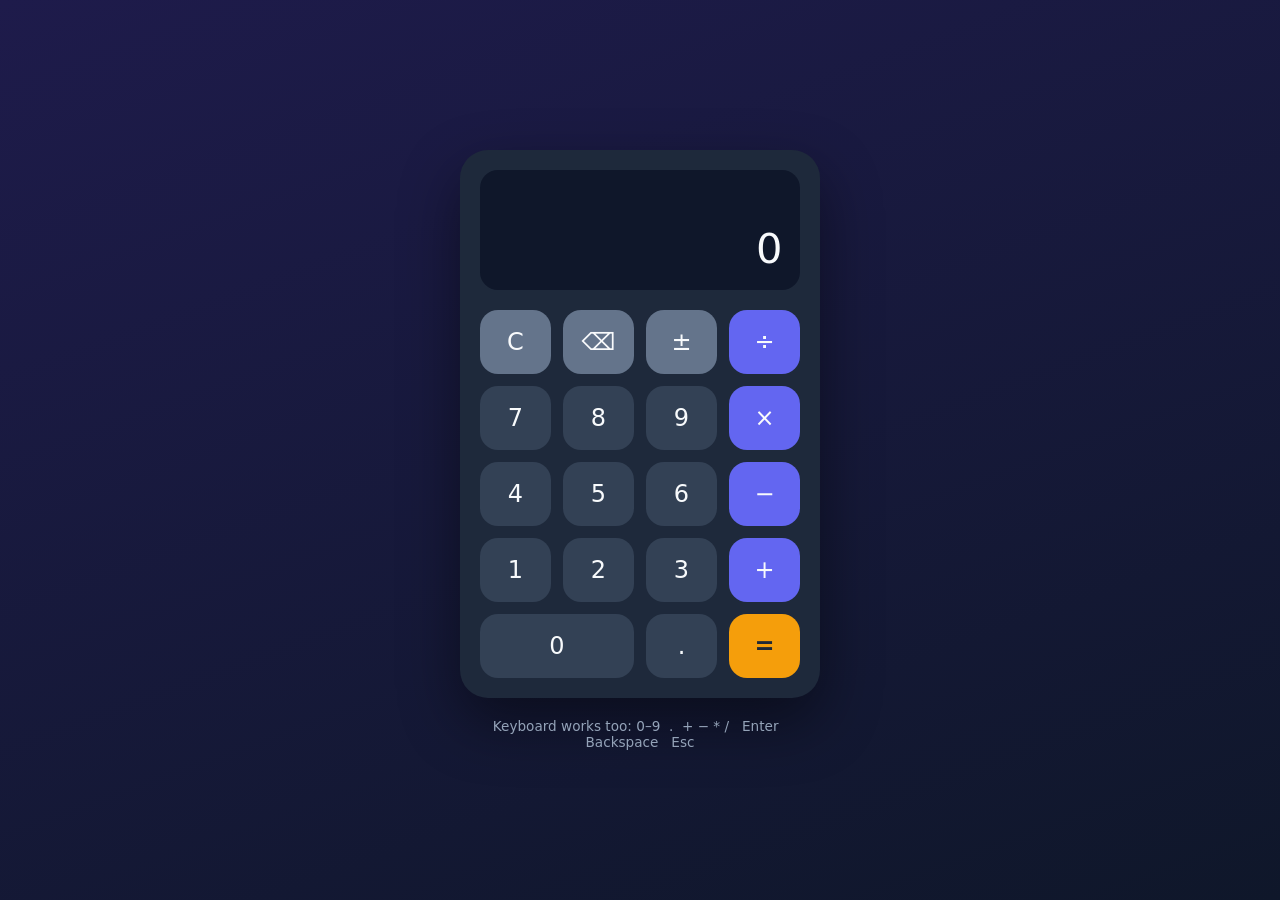
==== WebDev-L2-Calculator/index.html @ e9e9db9c "Add Level 2 Web Development projects for Oasis Infobyte internship - WebDev-L2-Calculator: calculato" ====
<!DOCTYPE html>
<html lang="en">
<head>
  <meta charset="UTF-8">
  <meta name="viewport" content="width=device-width, initial-scale=1.0">
  <meta name="description" content="A browser-based calculator built with HTML, CSS Grid and vanilla JavaScript.">
  <title>Calculator | OIBSIP Web Development</title>
  <link rel="stylesheet" href="style.css">
</head>
<body>
  <main class="calculator" aria-label="Calculator">
    <!-- Display: the top line shows the expression, the bottom line shows the current number or result -->
    <div class="display" role="status" aria-live="polite">
      <div class="expression" id="expression"></div>
      <div class="current" id="current">0</div>
    </div>

    <!-- Buttons: no inline onclick attributes; listeners are attached in script.js -->
    <div class="keys">
      <button type="button" class="key key-fn" data-action="clear" aria-label="Clear">C</button>
      <button type="button" class="key key-fn" data-action="backspace" aria-label="Backspace">&#9003;</button>
      <button type="button" class="key key-fn" data-action="sign" aria-label="Toggle positive or negative">&plusmn;</button>
      <button type="button" class="key key-op" data-operator="÷" aria-label="Divide">&divide;</button>

      <button type="button" class="key" data-digit="7">7</button>
      <button type="button" class="key" data-digit="8">8</button>
      <button type="button" class="key" data-digit="9">9</button>
      <button type="button" class="key key-op" data-operator="×" aria-label="Multiply">&times;</button>

      <button type="button" class="key" data-digit="4">4</button>
      <button type="button" class="key" data-digit="5">5</button>
      <button type="button" class="key" data-digit="6">6</button>
      <button type="button" class="key key-op" data-operator="−" aria-label="Subtract">&minus;</button>

      <button type="button" class="key" data-digit="1">1</button>
      <button type="button" class="key" data-digit="2">2</button>
      <button type="button" class="key" data-digit="3">3</button>
      <button type="button" class="key key-op" data-operator="+" aria-label="Add">+</button>

      <button type="button" class="key key-zero" data-digit="0">0</button>
      <button type="button" class="key" data-action="decimal" aria-label="Decimal point">.</button>
      <button type="button" class="key key-equals" data-action="equals" aria-label="Equals">=</button>
    </div>
  </main>

  <p class="hint">Keyboard works too: 0&ndash;9 &nbsp;.&nbsp; + &minus; * / &nbsp; Enter &nbsp; Backspace &nbsp; Esc</p>

  <script src="script.js"></script>
</body>
</html>
---- WebDev-L2-Calculator/style.css ----
/* ===== Colour palette (change these to re-theme the calculator) ===== */
:root {
  --bg-top: #1e1b4b;
  --bg-bottom: #0f172a;
  --body-bg: #312e81;
  --card: #1e293b;
  --display: #0f172a;
  --text: #f8fafc;
  --text-muted: #94a3b8;
  --key: #334155;
  --key-hover: #475569;
  --key-fn: #64748b;
  --key-fn-hover: #7c8aa0;
  --key-op: #6366f1;
  --key-op-hover: #818cf8;
  --key-equals: #f59e0b;
  --key-equals-hover: #fbbf24;
  --error: #f87171;
  --radius: 18px;
}

*,
*::before,
*::after {
  box-sizing: border-box;
  margin: 0;
  padding: 0;
}

body {
  min-height: 100vh;
  display: flex;
  flex-direction: column;
  align-items: center;
  justify-content: center;
  gap: 1.25rem;
  padding: 1rem;
  font-family: "Segoe UI", system-ui, -apple-system, Roboto, Arial, sans-serif;
  color: var(--text);
  background-color: var(--body-bg);
  background-image: linear-gradient(160deg, var(--bg-top), var(--bg-bottom));
}

/* ===== Calculator card ===== */
.calculator {
  width: 100%;
  max-width: 360px;
  padding: 1.25rem;
  background: var(--card);
  border-radius: 28px;
  box-shadow: 0 24px 60px rgba(0, 0, 0, 0.45);
}

/* ===== Display ===== */
.display {
  display: flex;
  flex-direction: column;
  justify-content: flex-end;
  align-items: flex-end;
  min-height: 120px;
  margin-bottom: 1.25rem;
  padding: 1rem 1.1rem;
  background: var(--display);
  border-radius: var(--radius);
  text-align: right;
  overflow: hidden;
}

.expression {
  min-height: 1.4rem;
  font-size: 1rem;
  color: var(--text-muted);
  word-break: break-all;
}

.current {
  font-size: 2.6rem;
  font-weight: 300;
  line-height: 1.2;
  word-break: break-all;
}

/* Long numbers get a smaller font so they still fit */
.current.small {
  font-size: 1.7rem;
}

.current.error {
  font-size: 1.4rem;
  color: var(--error);
}

/* ===== Buttons laid out with CSS Grid ===== */
.keys {
  display: grid;
  grid-template-columns: repeat(4, 1fr);
  gap: 0.75rem;
}

.key {
  height: 64px;
  border: none;
  border-radius: var(--radius);
  font: inherit;
  font-size: 1.5rem;
  color: var(--text);
  background: var(--key);
  cursor: pointer;
  transition: background-color 0.15s ease, transform 0.08s ease;
  user-select: none;
}

.key:hover {
  background: var(--key-hover);
}

.key:active,
.key.pressed {
  transform: scale(0.94);
}

.key:focus-visible {
  outline: 3px solid var(--key-equals);
  outline-offset: 2px;
}

.key-fn {
  background: var(--key-fn);
}

.key-fn:hover {
  background: var(--key-fn-hover);
}

.key-op {
  background: var(--key-op);
}

.key-op:hover {
  background: var(--key-op-hover);
}

.key-equals {
  background: var(--key-equals);
  color: #1f2937;
  font-weight: 600;
}

.key-equals:hover {
  background: var(--key-equals-hover);
}

/* The 0 button is twice as wide */
.key-zero {
  grid-column: span 2;
}

.hint {
  max-width: 360px;
  font-size: 0.85rem;
  color: var(--text-muted);
  text-align: center;
}

/* ===== Small phones ===== */
@media (max-width: 380px) {
  .calculator {
    padding: 1rem;
    border-radius: 22px;
  }

  .keys {
    gap: 0.6rem;
  }

  .key {
    height: 56px;
    font-size: 1.3rem;
  }

  .current {
    font-size: 2.2rem;
  }
}
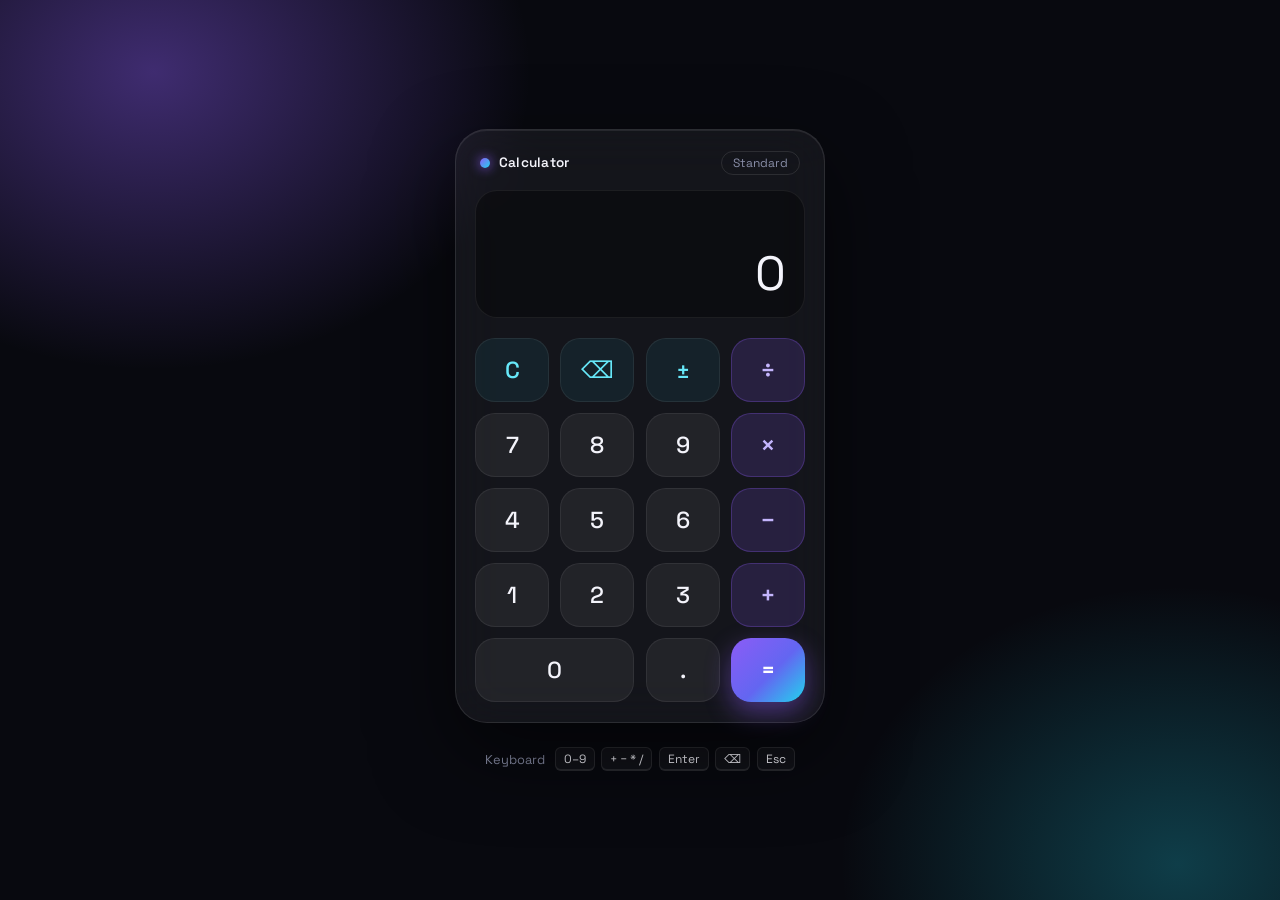
==== commit c0bd68e8: "Redesign projects with a more professional, cohesive look - Calculator: "aurora glass" theme with Sp" ====
--- a/WebDev-L2-Calculator/index.html
+++ b/WebDev-L2-Calculator/index.html
@@ -5,10 +5,19 @@
   <meta name="viewport" content="width=device-width, initial-scale=1.0">
   <meta name="description" content="A browser-based calculator built with HTML, CSS Grid and vanilla JavaScript.">
   <title>Calculator | OIBSIP Web Development</title>
+  <link rel="icon" href="data:image/svg+xml,%3Csvg xmlns='http://www.w3.org/2000/svg' viewBox='0 0 64 64'%3E%3Cdefs%3E%3ClinearGradient id='g' x1='0' y1='0' x2='1' y2='1'%3E%3Cstop offset='0' stop-color='%238b5cf6'/%3E%3Cstop offset='1' stop-color='%2322d3ee'/%3E%3C/linearGradient%3E%3C/defs%3E%3Crect width='64' height='64' rx='16' fill='url(%23g)'/%3E%3Cpath d='M20 26h24M20 38h24' stroke='white' stroke-width='6' stroke-linecap='round'/%3E%3C/svg%3E">
+  <link rel="preconnect" href="https://fonts.googleapis.com">
+  <link rel="preconnect" href="https://fonts.gstatic.com" crossorigin>
+  <link href="https://fonts.googleapis.com/css2?family=Space+Grotesk:wght@400;500;600&display=swap" rel="stylesheet">
   <link rel="stylesheet" href="style.css">
 </head>
 <body>
   <main class="calculator" aria-label="Calculator">
+    <div class="calc-header">
+      <span class="calc-title"><span class="calc-dot" aria-hidden="true"></span>Calculator</span>
+      <span class="calc-mode">Standard</span>
+    </div>
+
     <!-- Display: the top line shows the expression, the bottom line shows the current number or result -->
     <div class="display" role="status" aria-live="polite">
       <div class="expression" id="expression"></div>
@@ -43,7 +52,10 @@
     </div>
   </main>
 
-  <p class="hint">Keyboard works too: 0&ndash;9 &nbsp;.&nbsp; + &minus; * / &nbsp; Enter &nbsp; Backspace &nbsp; Esc</p>
+  <p class="hint">
+    <span>Keyboard</span>
+    <kbd>0&ndash;9</kbd><kbd>+ &minus; * /</kbd><kbd>Enter</kbd><kbd>&#9003;</kbd><kbd>Esc</kbd>
+  </p>
 
   <script src="script.js"></script>
 </body>
--- a/WebDev-L2-Calculator/style.css
+++ b/WebDev-L2-Calculator/style.css
@@ -1,22 +1,38 @@
-/* ===== Colour palette (change these to re-theme the calculator) ===== */
+/* =============================================================
+   Calculator — "Aurora glass" theme
+   Change the colours here to re-theme the whole calculator.
+   ============================================================= */
 :root {
-  --bg-top: #1e1b4b;
-  --bg-bottom: #0f172a;
-  --body-bg: #312e81;
-  --card: #1e293b;
-  --display: #0f172a;
-  --text: #f8fafc;
-  --text-muted: #94a3b8;
-  --key: #334155;
-  --key-hover: #475569;
-  --key-fn: #64748b;
-  --key-fn-hover: #7c8aa0;
-  --key-op: #6366f1;
-  --key-op-hover: #818cf8;
-  --key-equals: #f59e0b;
-  --key-equals-hover: #fbbf24;
-  --error: #f87171;
-  --radius: 18px;
+  --bg: #08090f;
+  --glow-violet: rgba(139, 92, 246, 0.42);
+  --glow-cyan: rgba(34, 211, 238, 0.26);
+
+  --glass: rgba(255, 255, 255, 0.05);
+  --glass-border: rgba(255, 255, 255, 0.1);
+  --screen: rgba(0, 0, 0, 0.35);
+
+  --text: #f4f4fb;
+  --text-muted: #8a8fa8;
+
+  --key: rgba(255, 255, 255, 0.06);
+  --key-hover: rgba(255, 255, 255, 0.11);
+  --key-border: rgba(255, 255, 255, 0.07);
+
+  --fn-text: #67e8f9;
+  --fn-bg: rgba(34, 211, 238, 0.07);
+  --fn-bg-hover: rgba(34, 211, 238, 0.15);
+
+  --op-text: #c4b5fd;
+  --op-bg: rgba(139, 92, 246, 0.17);
+  --op-bg-hover: rgba(139, 92, 246, 0.3);
+  --op-border: rgba(139, 92, 246, 0.28);
+
+  --accent-violet: #8b5cf6;
+  --accent-indigo: #6366f1;
+  --accent-cyan: #22d3ee;
+  --error: #fb7185;
+
+  --radius: 20px;
 }
 
 *,
@@ -33,22 +49,63 @@
   flex-direction: column;
   align-items: center;
   justify-content: center;
-  gap: 1.25rem;
-  padding: 1rem;
-  font-family: "Segoe UI", system-ui, -apple-system, Roboto, Arial, sans-serif;
-  color: var(--text);
-  background-color: var(--body-bg);
-  background-image: linear-gradient(160deg, var(--bg-top), var(--bg-bottom));
-}
-
-/* ===== Calculator card ===== */
+  gap: 1.5rem;
+  padding: 1.5rem 1rem;
+  font-family: "Space Grotesk", "Segoe UI", system-ui, sans-serif;
+  color: var(--text);
+  background-color: var(--bg);
+  /* Two soft "aurora" glows behind the glass card */
+  background-image:
+    radial-gradient(38rem 30rem at 12% 8%, var(--glow-violet), transparent 62%),
+    radial-gradient(34rem 28rem at 92% 96%, var(--glow-cyan), transparent 62%);
+}
+
+/* ===== Glass card ===== */
 .calculator {
   width: 100%;
-  max-width: 360px;
-  padding: 1.25rem;
-  background: var(--card);
-  border-radius: 28px;
-  box-shadow: 0 24px 60px rgba(0, 0, 0, 0.45);
+  max-width: 370px;
+  padding: 1.1rem 1.2rem 1.25rem;
+  background: var(--glass);
+  border: 1px solid var(--glass-border);
+  border-radius: 32px;
+  box-shadow:
+    0 30px 80px rgba(0, 0, 0, 0.55),
+    inset 0 1px 0 rgba(255, 255, 255, 0.08);
+  backdrop-filter: blur(24px);
+  -webkit-backdrop-filter: blur(24px);
+}
+
+.calc-header {
+  display: flex;
+  align-items: center;
+  justify-content: space-between;
+  padding: 0.2rem 0.3rem 0.95rem;
+  font-size: 0.85rem;
+  color: var(--text-muted);
+}
+
+.calc-title {
+  display: inline-flex;
+  align-items: center;
+  gap: 0.55rem;
+  font-weight: 600;
+  letter-spacing: 0.02em;
+  color: var(--text);
+}
+
+.calc-dot {
+  width: 10px;
+  height: 10px;
+  border-radius: 50%;
+  background: linear-gradient(135deg, var(--accent-violet), var(--accent-cyan));
+  box-shadow: 0 0 12px var(--accent-violet);
+}
+
+.calc-mode {
+  padding: 0.2rem 0.7rem;
+  border: 1px solid var(--glass-border);
+  border-radius: 999px;
+  font-size: 0.75rem;
 }
 
 /* ===== Display ===== */
@@ -57,11 +114,12 @@
   flex-direction: column;
   justify-content: flex-end;
   align-items: flex-end;
-  min-height: 120px;
-  margin-bottom: 1.25rem;
-  padding: 1rem 1.1rem;
-  background: var(--display);
-  border-radius: var(--radius);
+  min-height: 128px;
+  margin-bottom: 1.2rem;
+  padding: 1rem 1.15rem;
+  background: var(--screen);
+  border: 1px solid var(--key-border);
+  border-radius: 22px;
   text-align: right;
   overflow: hidden;
 }
@@ -74,19 +132,20 @@
 }
 
 .current {
-  font-size: 2.6rem;
-  font-weight: 300;
-  line-height: 1.2;
+  font-size: 3rem;
+  font-weight: 400;
+  line-height: 1.15;
+  letter-spacing: -0.02em;
   word-break: break-all;
 }
 
 /* Long numbers get a smaller font so they still fit */
 .current.small {
-  font-size: 1.7rem;
+  font-size: 1.9rem;
 }
 
 .current.error {
-  font-size: 1.4rem;
+  font-size: 1.35rem;
   color: var(--error);
 }
 
@@ -94,19 +153,20 @@
 .keys {
   display: grid;
   grid-template-columns: repeat(4, 1fr);
-  gap: 0.75rem;
+  gap: 0.7rem;
 }
 
 .key {
   height: 64px;
-  border: none;
+  border: 1px solid var(--key-border);
   border-radius: var(--radius);
   font: inherit;
-  font-size: 1.5rem;
+  font-size: 1.45rem;
+  font-weight: 500;
   color: var(--text);
   background: var(--key);
   cursor: pointer;
-  transition: background-color 0.15s ease, transform 0.08s ease;
+  transition: background-color 0.15s ease, transform 0.08s ease, filter 0.15s ease;
   user-select: none;
 }
 
@@ -120,34 +180,44 @@
 }
 
 .key:focus-visible {
-  outline: 3px solid var(--key-equals);
+  outline: 2px solid var(--accent-cyan);
   outline-offset: 2px;
 }
 
+/* C, backspace and ± */
 .key-fn {
-  background: var(--key-fn);
+  color: var(--fn-text);
+  background: var(--fn-bg);
 }
 
 .key-fn:hover {
-  background: var(--key-fn-hover);
-}
-
+  background: var(--fn-bg-hover);
+}
+
+/* ÷ × − + */
 .key-op {
-  background: var(--key-op);
+  font-size: 1.6rem;
+  color: var(--op-text);
+  background: var(--op-bg);
+  border-color: var(--op-border);
 }
 
 .key-op:hover {
-  background: var(--key-op-hover);
-}
-
+  background: var(--op-bg-hover);
+}
+
+/* = */
 .key-equals {
-  background: var(--key-equals);
-  color: #1f2937;
   font-weight: 600;
+  color: #ffffff;
+  border: none;
+  background: linear-gradient(135deg, var(--accent-violet), var(--accent-indigo) 55%, var(--accent-cyan));
+  box-shadow: 0 10px 26px rgba(139, 92, 246, 0.45);
 }
 
 .key-equals:hover {
-  background: var(--key-equals-hover);
+  background: linear-gradient(135deg, var(--accent-violet), var(--accent-indigo) 55%, var(--accent-cyan));
+  filter: brightness(1.12);
 }
 
 /* The 0 button is twice as wide */
@@ -155,22 +225,42 @@
   grid-column: span 2;
 }
 
+/* ===== Keyboard hint ===== */
 .hint {
-  max-width: 360px;
-  font-size: 0.85rem;
+  display: flex;
+  flex-wrap: wrap;
+  align-items: center;
+  justify-content: center;
+  gap: 0.4rem;
+  max-width: 370px;
+  font-size: 0.8rem;
   color: var(--text-muted);
-  text-align: center;
+}
+
+.hint span {
+  margin-right: 0.2rem;
+}
+
+kbd {
+  padding: 0.15rem 0.5rem;
+  border: 1px solid var(--glass-border);
+  border-bottom-width: 2px;
+  border-radius: 6px;
+  font-family: inherit;
+  font-size: 0.75rem;
+  color: var(--text);
+  background: rgba(255, 255, 255, 0.04);
 }
 
 /* ===== Small phones ===== */
 @media (max-width: 380px) {
   .calculator {
-    padding: 1rem;
-    border-radius: 22px;
+    padding: 0.9rem 0.9rem 1rem;
+    border-radius: 26px;
   }
 
   .keys {
-    gap: 0.6rem;
+    gap: 0.55rem;
   }
 
   .key {
@@ -179,6 +269,12 @@
   }
 
   .current {
-    font-size: 2.2rem;
-  }
-}
+    font-size: 2.5rem;
+  }
+}
+
+@media (prefers-reduced-motion: reduce) {
+  .key {
+    transition: none;
+  }
+}
